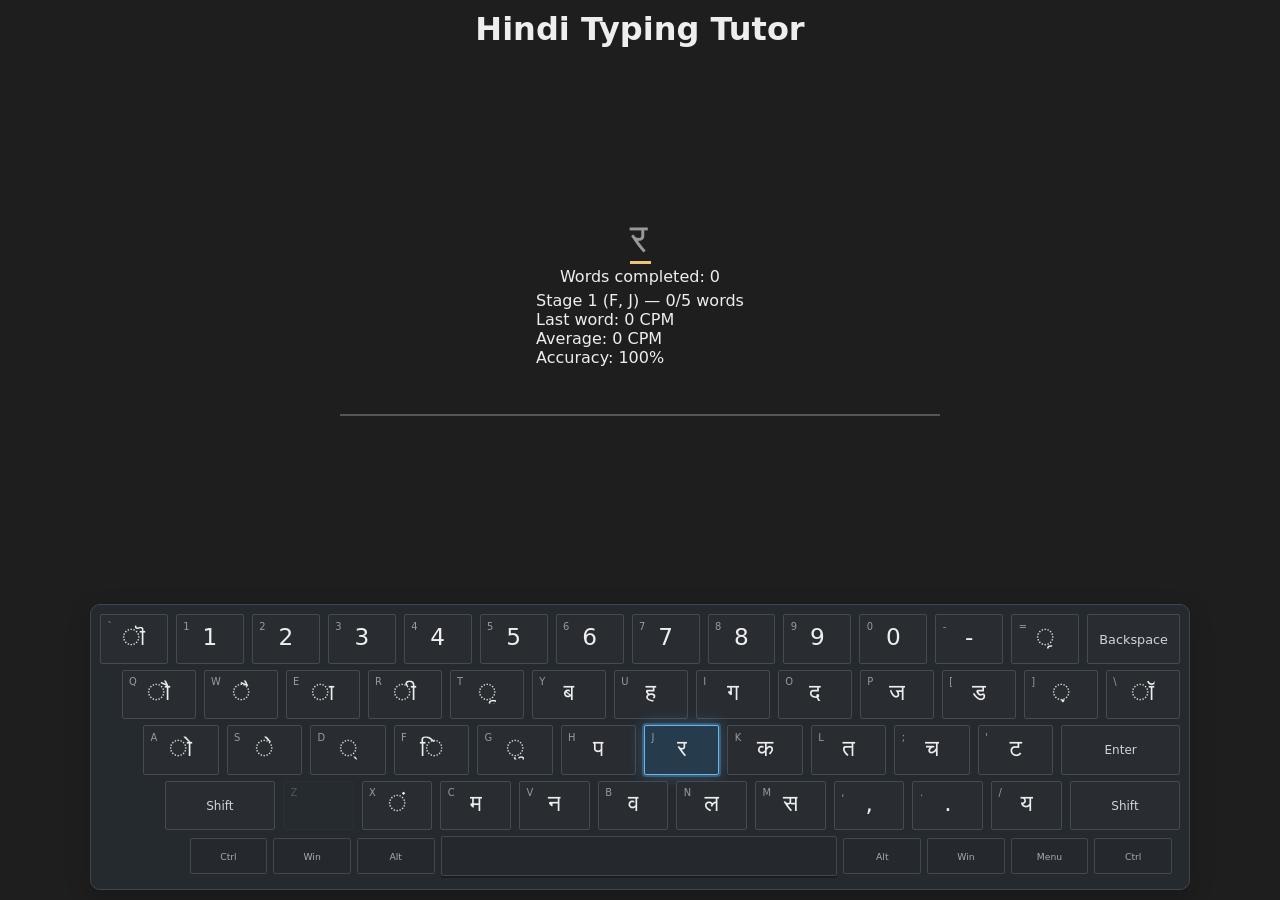
==== lessons.html @ 957c9921 "Moving Forward" ====
<!DOCTYPE html>
<html lang="en">
<head>
  <meta charset="UTF-8" />
  <meta name="viewport" content="width=device-width, initial-scale=1.0" />
  <title>Hindi Typing Tutor</title>
  <link rel="stylesheet" href="style.css" />
</head>
<body>

  <header class="app-header">
    <h1>Hindi Typing Tutor</h1>
  </header>

  <main class="typing-area">
    <!-- The prompt text the user needs to type -->
    <div class="prompt-display" id="promptDisplay">
      नमस्ते
    </div>

    <div id="wordsCompletedDisplay">Words completed: 0</div>

    <!-- Where the user's typed input will show -->
    <div class="user-input-display" id="userInputDisplay">
      &nbsp;
    </div>
  </main>

  <div class="keyboard-frame">
    <section class="keyboard" id="keyboard">

    <!-- Vowels (स्वर) -->
    <div class="key-row">
      <div class="key">अ</div><div class="key">आ</div><div class="key">इ</div><div class="key">ई</div>
      <div class="key">उ</div><div class="key">ऊ</div><div class="key">ऋ</div><div class="key">ए</div>
      <div class="key">ऐ</div><div class="key">ओ</div><div class="key">औ</div><div class="key">अं</div><div class="key">अः</div>
    </div>

    <!-- Consonants (व्यंजन), grouped in their traditional rows -->
    <div class="key-row">
      <div class="key">क</div><div class="key">ख</div><div class="key">ग</div><div class="key">घ</div><div class="key">ङ</div>
    </div>
    <div class="key-row">
      <div class="key">च</div><div class="key">छ</div><div class="key">ज</div><div class="key">झ</div><div class="key">ञ</div>
    </div>
    <div class="key-row">
      <div class="key">ट</div><div class="key">ठ</div><div class="key">ड</div><div class="key">ढ</div><div class="key">ण</div>
    </div>
    <div class="key-row">
      <div class="key">त</div><div class="key">थ</div><div class="key">द</div><div class="key">ध</div><div class="key">न</div>
    </div>
    <div class="key-row">
      <div class="key">प</div><div class="key">फ</div><div class="key">ब</div><div class="key">भ</div><div class="key">म</div>
    </div>
    <div class="key-row">
      <div class="key">य</div><div class="key">र</div><div class="key">ल</div><div class="key">व</div>
      <div class="key">श</div><div class="key">ष</div><div class="key">स</div><div class="key">ह</div>
    </div>
    <div class="key-row">
      <div class="key">क्ष</div><div class="key">त्र</div><div class="key">ज्ञ</div>
    </div>

    </section>
  </div>

  <script src="script.js"></script>
</body>
</html>
---- style.css ----
/* ---- Reset-ish basics ---- */
* {
  box-sizing: border-box;
  margin: 0;
  padding: 0;
}

body {
  font-family: system-ui, sans-serif;
  background: #1e1e1e;
  color: #eee;
  min-height: 100vh;
  display: flex;
  flex-direction: column;
  align-items: center;
  padding: 2rem 1rem;
}

.app-header {
  margin-bottom: 2rem;
}

/* ---- Typing area: this is a flex COLUMN, prompt on top, input below ---- */
.typing-area {
  display: flex;
  flex-direction: column;
  align-items: center;
  gap: 1rem;
  margin-bottom: 3rem;
  width: 100%;
  max-width: 600px;
}

.prompt-display {
  font-size: 3rem;
  letter-spacing: 0.1em;
}

.prompt-display span {
  color: #999;
}

.prompt-display span.correct {
  color: #79c98a;
}

.prompt-display span.incorrect {
  color: #ed7777;
}

.prompt-display span.pending {
  color: #999;
}

.prompt-display span.current-character {
  border-bottom: 3px solid #f0c674;
}

.prompt-display span.prompt-entering {
  animation: prompt-arrival 420ms ease-out both;
}

@keyframes prompt-arrival {
  0%,
  48% {
    opacity: 0.45;
  }

  100% {
    opacity: 1;
  }
}

.user-input-display {
  font-size: 3rem;
  min-height: 4rem;
  border-bottom: 2px solid #555;
  width: 100%;
  text-align: center;
}

#completionMessage {
  min-height: 1.5rem;
  color: #79c98a;
  font-weight: bold;
}

/* ---- Keyboard: a COLUMN of rows, each row a flex ROW of keys ---- */
.keyboard {
  display: flex;
  flex-direction: column;
  align-items: flex-start;
  gap: 12px;
  width: 100%;
  max-width: 1100px;
  box-sizing: border-box;
  padding: 6px 8px 12px;
}

.key-row {
  display: flex;
  flex-wrap: nowrap;
  justify-content: flex-start;
  gap: clamp(2px, 0.75vw, 8px);
  width: 100%;
  min-width: 0;
  box-sizing: border-box;
}

.key-row:nth-child(2) {
  width: 98%;
  margin-left: 2%;
}

.key-row:nth-child(3) {
  width: 96%;
  margin-left: 4%;
}

.key-row:nth-child(4) {
  width: 94%;
  margin-left: 6%;
}

.key {
  position: relative;
  flex: 1 1 0;
  width: auto;
  min-width: 0;
  height: clamp(44px, 6vw, 70px);
  padding: clamp(3px, 1vw, 8px);
  box-sizing: border-box;
  background: #292d32;
  border: 1px solid #444b53;
  border-radius: 7px;
  display: flex;
  align-items: center;
  justify-content: center;
  overflow: hidden;
  cursor: pointer;
  user-select: none;
  transition: background 0.14s ease, border-color 0.14s ease, transform 0.14s ease;
}

.key-qwerty-label,
.key-phonetic {
  position: absolute;
  line-height: 1;
  white-space: nowrap;
}

.key-qwerty-label {
  top: clamp(3px, 0.5vw, 7px);
  left: clamp(3px, 0.5vw, 7px);
  color: #939ba4;
  font-size: clamp(0.45rem, 1.1vw, 0.62rem);
  font-weight: 500;
}

.key-character {
  position: absolute;
  left: 50%;
  top: 45%;
  transform: translate(-50%, -50%);
  max-width: calc(100% - 8px);
  overflow: hidden;
  white-space: nowrap;
  line-height: 1;
  font-size: clamp(0.6rem, 2.5vw, 1.45rem);
}

.key-phonetic {
  bottom: clamp(4px, 0.65vw, 9px);
  left: 50%;
  transform: translateX(-50%);
  max-width: calc(100% - 8px);
  overflow: hidden;
  color: #9da5ae;
  font-size: clamp(0.45rem, 1.2vw, 0.62rem);
  text-overflow: ellipsis;
}

.key[hidden],
.key-character[hidden],
.key-phonetic[hidden] {
  display: none;
}

.key-unmapped {
  opacity: 0.38;
  border-color: #343a40;
  cursor: not-allowed;
}

.key:hover:not(.key-unmapped) {
  background: #363c43;
  border-color: #69737e;
}

.key-unmapped:hover,
.key-unmapped:active {
  background: #292d32;
  border-color: #343a40;
  transform: none;
}

.key:active:not(.key-unmapped) {
  transform: translateY(1px);
}

.backspace-key {
  flex: 1.5 1 0;
  font-size: clamp(0.5rem, 1.2vw, 0.8rem);
  color: #d0d5db;
}

.key-enter,
.key-shift {
  flex: 1.75 1 0;
  min-width: 0;
  color: #d0d5db;
  font-size: clamp(0.5rem, 1.2vw, 0.75rem);
  cursor: default;
  pointer-events: none;
}

@media (max-width: 480px) {
  .backspace-key {
    color: transparent;
  }

  .backspace-key::after {
    content: "⌫";
    position: absolute;
    color: #d0d5db;
    font-size: clamp(0.6rem, 4vw, 0.9rem);
  }
}

@media (prefers-reduced-motion: reduce) {
  .prompt-display span.prompt-entering {
    animation: none;
  }
}

.home-page {
  --home-bg: #1e1e1e;
  --home-surface: #292d32;
  --home-border: #444b53;
  --home-text: #eee;
  --home-muted: #9da5ae;
  --home-green: #79c98a;
  --home-amber: #f0c674;
  align-items: stretch;
  padding: 0;
  background: radial-gradient(ellipse at 18% 0%, rgba(121, 201, 138, 0.09), transparent 38%), var(--home-bg);
  color: var(--home-text);
}

.home-shell {
  display: flex;
  flex-direction: column;
  width: min(1120px, 100%);
  min-height: 100vh;
  margin: 0 auto;
  padding: 28px 40px 20px;
}

.home-header,
.home-brand,
.home-footer {
  display: flex;
  align-items: center;
}

.home-header {
  justify-content: space-between;
  min-height: 44px;
  border-bottom: 1px solid rgba(157, 165, 174, 0.2);
  padding-bottom: 18px;
}

.home-brand {
  gap: 11px;
  color: var(--home-text);
  font-size: 0.95rem;
  font-weight: 650;
  text-decoration: none;
}

.home-brand__mark {
  display: grid;
  width: 34px;
  aspect-ratio: 1;
  place-items: center;
  border: 1px solid rgba(121, 201, 138, 0.48);
  border-radius: 7px;
  color: var(--home-green);
  font-size: 1.1rem;
}

.home-header__track,
.home-eyebrow,
.home-roadmap-count {
  color: var(--home-muted);
  font-size: 0.7rem;
  font-weight: 650;
}

.home-header__track,
.home-eyebrow {
  letter-spacing: 0.12em;
}

.home-main {
  display: grid;
  grid-template-columns: minmax(0, 1fr) minmax(380px, 0.92fr);
  align-items: center;
  gap: 76px;
  flex: 1;
  padding: 62px 0 72px;
}

.home-intro {
  animation: home-arrive 520ms ease-out both;
}

.home-title {
  margin-top: 20px;
  color: var(--home-text);
  font-family: Georgia, "Noto Serif Devanagari", serif;
  font-size: 3.15rem;
  font-weight: 500;
  line-height: 1.12;
}

.home-title span {
  color: var(--home-green);
}

.home-description {
  max-width: 390px;
  margin-top: 20px;
  color: #c2c8ce;
  font-size: 1rem;
  line-height: 1.7;
}

.home-cta {
  display: inline-flex;
  min-height: 54px;
  align-items: center;
  justify-content: space-between;
  gap: 28px;
  margin-top: 32px;
  border: 1px solid var(--home-green);
  border-radius: 6px;
  padding: 0 18px 0 20px;
  background: var(--home-green);
  color: #17211a;
  font-size: 0.95rem;
  font-weight: 700;
  text-decoration: none;
  transition: background 150ms ease, transform 150ms ease;
}

.home-cta:hover {
  transform: translateY(-2px);
  background: #91d69f;
}

.home-cta:focus-visible,
.home-track__link:focus-visible,
.home-brand:focus-visible {
  outline: 2px solid var(--home-amber);
  outline-offset: 4px;
}

.home-cta__arrow {
  font-size: 1.2rem;
  font-weight: 400;
}

.home-roadmap-section {
  animation: home-arrive 620ms 90ms ease-out both;
}

.home-roadmap-heading {
  display: flex;
  align-items: end;
  justify-content: space-between;
  margin-bottom: 20px;
}

.home-roadmap-heading h2 {
  margin-top: 8px;
  color: var(--home-text);
  font-size: 1.35rem;
  font-weight: 600;
}

.home-roadmap-count {
  padding-bottom: 3px;
  color: var(--home-amber);
  font-variant-numeric: tabular-nums;
}

.home-roadmap {
  display: flex;
  flex-direction: column;
  gap: 8px;
  list-style: none;
}

.home-track {
  min-height: 74px;
  border: 1px solid transparent;
  border-radius: 6px;
  color: var(--home-text);
}

.home-track__link {
  display: flex;
  min-height: 72px;
  align-items: center;
  gap: 15px;
  border: 1px solid var(--home-border);
  border-radius: 6px;
  padding: 12px 14px;
  background: rgba(41, 45, 50, 0.82);
  color: inherit;
  text-decoration: none;
  transition: border-color 150ms ease, background 150ms ease;
}

.home-track--active .home-track__link:hover {
  border-color: var(--home-green);
  background: #30363b;
}

.home-track__number {
  color: var(--home-muted);
  font-size: 0.74rem;
  font-variant-numeric: tabular-nums;
}

.home-track--active .home-track__number {
  color: var(--home-green);
}

.home-track__copy {
  display: flex;
  min-width: 0;
  flex: 1;
  flex-direction: column;
  gap: 5px;
}

.home-track__title {
  overflow-wrap: anywhere;
  font-size: 0.98rem;
  font-weight: 650;
}

.home-track__detail {
  color: var(--home-muted);
  font-size: 0.78rem;
}

.home-track__badge {
  flex-shrink: 0;
  border: 1px solid #50565e;
  border-radius: 4px;
  padding: 5px 7px;
  color: #c1c7cd;
  font-size: 0.68rem;
}

.home-track__badge--complete {
  border-color: rgba(121, 201, 138, 0.45);
  color: var(--home-green);
}

.home-track--disabled {
  display: flex;
  align-items: center;
  gap: 15px;
  border-color: rgba(68, 75, 83, 0.72);
  padding: 12px 14px;
  opacity: 0.48;
}

.home-footer {
  justify-content: space-between;
  border-top: 1px solid rgba(157, 165, 174, 0.2);
  padding-top: 16px;
  color: var(--home-muted);
  font-size: 0.72rem;
}

@keyframes home-arrive {
  from {
    opacity: 0;
    transform: translateY(9px);
  }

  to {
    opacity: 1;
    transform: translateY(0);
  }
}

@media (max-width: 780px) {
  .home-shell {
    padding: 22px 24px 18px;
  }

  .home-main {
    grid-template-columns: minmax(0, 1fr);
    gap: 52px;
    padding: 55px 0;
  }

  .home-title {
    font-size: 2.65rem;
  }
}

@media (max-width: 440px) {
  .home-shell {
    padding-right: 16px;
    padding-left: 16px;
  }

  .home-header__track {
    font-size: 0.6rem;
  }

  .home-title {
    font-size: 2.25rem;
  }

  .home-track__link,
  .home-track--disabled {
    gap: 10px;
    padding-right: 9px;
    padding-left: 9px;
  }

  .home-track__badge {
    max-width: 96px;
    overflow-wrap: anywhere;
    text-align: center;
  }

  .home-footer {
    gap: 12px;
  }
}

@media (prefers-reduced-motion: reduce) {
  .home-intro,
  .home-roadmap-section {
    animation: none;
  }

  .home-cta,
  .home-track__link {
    transition: none;
  }
}

.key.next-key-hint {
  border-color: #62b8f5;
  background: #263b4b;
  box-shadow: 0 0 0 2px rgba(98, 184, 245, 0.28), 0 0 16px rgba(98, 184, 245, 0.32);
}

.key-spacebar-row {
  display: flex;
  width: 100%;
  min-width: 0;
  align-items: center;
  justify-content: center;
  gap: clamp(2px, 0.5vw, 6px);
  padding: 0 8px 4px;
}

.key-spacebar-row::before {
  content: "";
  flex: 0.9 1 0;
  min-width: 0;
}

.key-spacebar {
  flex: 4.7 1 0;
  min-width: 0;
  height: clamp(32px, 4.4vh, 42px);
  border: 1px solid #424850;
  border-radius: 4px;
  background: #25292e;
  box-shadow: 0 2px 0 #191c20;
}

.key-modifier {
  display: grid;
  flex: 0.9 1 0;
  min-width: 0;
  height: clamp(30px, 4vh, 38px);
  place-items: center;
  border: 1px solid #424850;
  border-radius: 4px;
  background: #25292e;
  color: #a3abb3;
  font-size: 0.58rem;
  user-select: none;
}

body:not(.home-page) {
  height: 100vh;
  min-height: 0;
  justify-content: flex-start;
  overflow-x: hidden;
  padding: 10px 12px;
}

body:not(.home-page) .app-header {
  margin-bottom: 0;
}

body:not(.home-page) .typing-area {
  flex: 1 1 auto;
  justify-content: center;
  gap: 5px;
  margin-bottom: 0;
}

body:not(.home-page) .prompt-display {
  font-size: 2.5rem;
}

body:not(.home-page) .user-input-display {
  min-height: 2.75rem;
  font-size: 2rem;
}

body:not(.home-page) #completionMessage {
  min-height: 1rem;
}

body:not(.home-page) .keyboard {
  flex: 0 0 auto;
  gap: 6px;
  width: 100%;
  max-width: none;
  padding: 0;
}

body:not(.home-page) .key {
  height: clamp(40px, 5.5vh, 54px);
  border-radius: 2px;
}

.keyboard-frame {
  display: flex;
  width: min(1100px, 100%);
  flex: 0 0 auto;
  flex-direction: column;
  align-items: stretch;
  border: 1px solid #3f464e;
  border-radius: 10px;
  padding: 9px;
  background: #252a2f;
  box-shadow: 0 8px 24px rgba(0, 0, 0, 0.2);
}

.keyboard-frame .key-spacebar,
.keyboard-frame .key-modifier {
  border-radius: 2px;
}

@media (max-width: 600px) {
  body:not(.home-page) {
    height: auto;
    min-height: 100vh;
    justify-content: flex-start;
    padding: 8px 8px 12px;
  }

  body:not(.home-page) .typing-area {
    flex: 0 0 auto;
    padding: 8px 0;
  }

  body:not(.home-page) .key {
    height: clamp(38px, 8vw, 46px);
  }

  .key-modifier {
    height: clamp(28px, 7vw, 34px);
    font-size: 0.54rem;
  }

  .key-spacebar {
    height: clamp(30px, 8vw, 36px);
  }
}
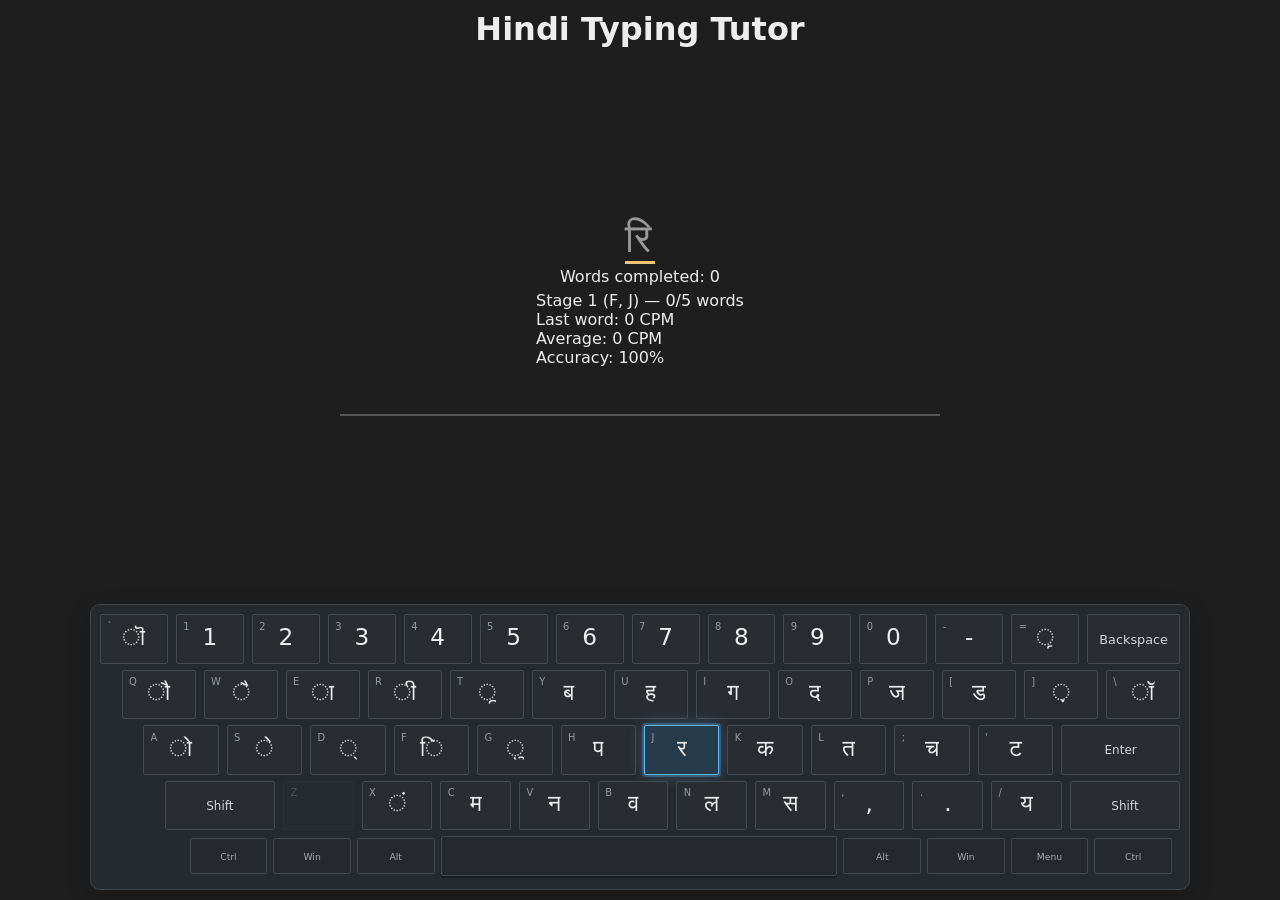
==== commit 9e6079af: "Add favicon; update repo description" ====
--- a/lessons.html
+++ b/lessons.html
@@ -4,6 +4,7 @@
   <meta charset="UTF-8" />
   <meta name="viewport" content="width=device-width, initial-scale=1.0" />
   <title>Hindi Typing Tutor</title>
+  <link rel="icon" href="data:image/svg+xml,<svg xmlns='http://www.w3.org/2000/svg' viewBox='0 0 100 100'><text y='.9em' font-size='90'>⌨️</text></svg>">
   <link rel="stylesheet" href="style.css" />
 </head>
 <body>
--- a/style.css
+++ b/style.css
@@ -83,6 +83,14 @@
   min-height: 1.5rem;
   color: #79c98a;
   font-weight: bold;
+}
+.top-row-mastery-badge {
+  border: 1px solid rgba(121, 201, 138, 0.45);
+  border-radius: 4px;
+  padding: 5px 9px;
+  color: #79c98a;
+  font-size: 0.85rem;
+  font-weight: 600;
 }
 
 /* ---- Keyboard: a COLUMN of rows, each row a flex ROW of keys ---- */
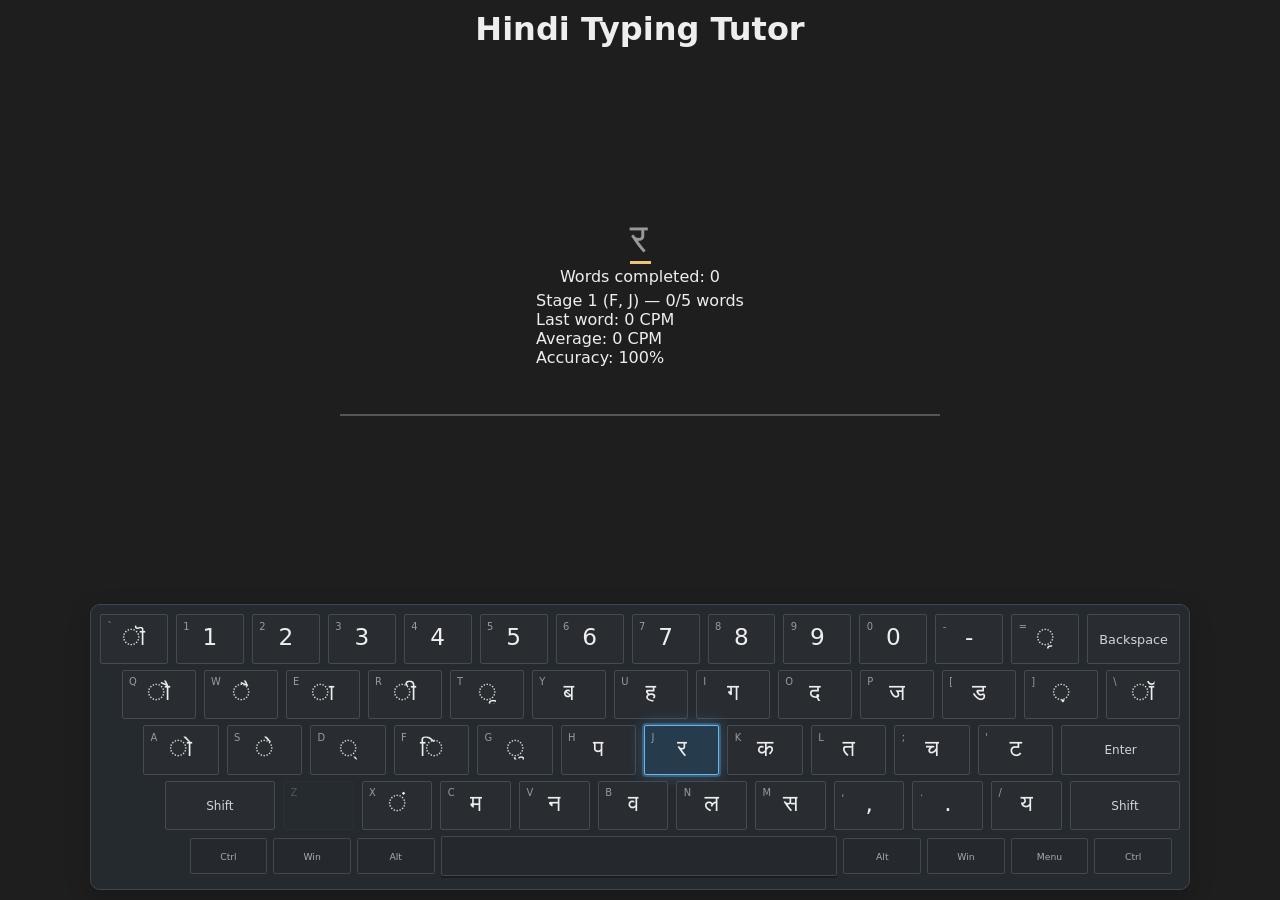
==== commit 3b5586b4: "late night" ====
--- a/lessons.html
+++ b/lessons.html
@@ -65,5 +65,259 @@
   </div>
 
   <script src="script.js"></script>
+  <script>
+    (() => {
+      const progressStorageKey = "hindiTutorProgress";
+      let savedProgress = {};
+      let sentenceExercises = [];
+      let sentencePracticeIndex = 0;
+      let sentencePracticeMastered = false;
+      let sentenceTypedText = "";
+      let sentencePromptStartTime = null;
+      let sentenceIsTransitioning = false;
+      let sentenceCorrectChars = 0;
+      let sentenceTotalMistakes = 0;
+      let sentenceTotalCpm = 0;
+      let sentenceCompletedWords = 0;
+
+      try {
+        const serializedProgress = localStorage.getItem(progressStorageKey);
+        if (serializedProgress) {
+          const parsedProgress = JSON.parse(serializedProgress);
+          if (parsedProgress && typeof parsedProgress === "object" && !Array.isArray(parsedProgress)) {
+            savedProgress = parsedProgress;
+          }
+        }
+      } catch {
+        savedProgress = {};
+      }
+
+      if (savedProgress.activePracticeMode !== "sentences") {
+        return;
+      }
+
+      const promptDisplay = document.getElementById("promptDisplay");
+      const userInputDisplay = document.getElementById("userInputDisplay");
+      const wordsCompletedDisplay = document.getElementById("wordsCompletedDisplay");
+      const statsDisplay = document.getElementById("statsDisplay");
+      const stageDisplay = statsDisplay?.firstElementChild;
+      const completionMessage = document.getElementById("completionMessage");
+      const lastCpmDisplay = statsDisplay?.children[4];
+      const averageCpmDisplay = statsDisplay?.children[5];
+      const accuracyDisplay = statsDisplay?.children[6];
+
+      function showSentenceError(message) {
+        if (completionMessage) {
+          completionMessage.textContent = message;
+        }
+      }
+
+      function saveSentenceProgress() {
+        const progressToSave = {
+          ...savedProgress,
+          activePracticeMode: "sentences",
+          sentencePracticeIndex,
+          isSentencePracticeMastered: sentencePracticeMastered,
+          wordsCompleted: sentenceCompletedWords
+        };
+        localStorage.setItem(progressStorageKey, JSON.stringify(progressToSave));
+        savedProgress = progressToSave;
+      }
+
+      function updateSentenceStats() {
+        const exercise = sentenceExercises[sentencePracticeIndex];
+        if (!exercise) {
+          return;
+        }
+
+        stageDisplay.textContent = `Lesson: ${exercise.lessonTitle} — Exercise ${sentencePracticeIndex + 1} of ${sentenceExercises.length}`;
+        wordsCompletedDisplay.textContent = `Words completed: ${sentenceCompletedWords}`;
+        lastCpmDisplay.textContent = `Last word: ${lastCpmDisplay.dataset.value || 0} CPM`;
+        averageCpmDisplay.textContent = `Average: ${sentenceCompletedWords
+          ? Math.round(sentenceTotalCpm / sentenceCompletedWords)
+          : 0} CPM`;
+        const totalAttempts = sentenceCorrectChars + sentenceTotalMistakes;
+        const accuracy = totalAttempts === 0
+          ? 100
+          : Math.round((sentenceCorrectChars / totalAttempts) * 100);
+        accuracyDisplay.textContent = `Accuracy: ${accuracy}%`;
+      }
+
+      function renderSentenceState() {
+        currentPrompt = sentenceExercises[sentencePracticeIndex].text;
+        typedText = sentenceTypedText;
+        renderPrompt();
+        renderTypingState();
+        updateSentenceStats();
+      }
+
+      function completeSentenceExercise() {
+        if (sentenceIsTransitioning) {
+          return;
+        }
+
+        sentenceIsTransitioning = true;
+        const elapsedSeconds = Math.max((Date.now() - sentencePromptStartTime) / 1000, 0.001);
+        const currentCpm = Math.round((currentPrompt.length / elapsedSeconds) * 60);
+        sentenceCompletedWords += 1;
+        sentenceTotalCpm += currentCpm;
+        lastCpmDisplay.dataset.value = currentCpm;
+
+        const isLastExercise = sentencePracticeIndex === sentenceExercises.length - 1;
+        if (isLastExercise) {
+          sentencePracticeMastered = true;
+          sentencePracticeIndex = 0;
+          completionMessage.textContent = "All sentence exercises complete!";
+        } else {
+          sentencePracticeIndex += 1;
+          completionMessage.textContent = "Completed!";
+        }
+
+        saveSentenceProgress();
+        updateSentenceStats();
+
+        setTimeout(() => {
+          sentenceTypedText = "";
+          sentencePromptStartTime = null;
+          renderSentenceState();
+          sentenceIsTransitioning = false;
+        }, 800);
+      }
+
+      function addSentenceCharacter(character) {
+        if (sentenceIsTransitioning) {
+          return;
+        }
+
+        if (sentenceTypedText.length === 0 && sentencePromptStartTime === null) {
+          sentencePromptStartTime = Date.now();
+        }
+
+        const expectedCharacter = currentPrompt[sentenceTypedText.length];
+        if (character === expectedCharacter) {
+          sentenceCorrectChars += 1;
+        } else {
+          sentenceTotalMistakes += 1;
+        }
+
+        sentenceTypedText += character;
+        renderSentenceState();
+        if (sentenceTypedText === currentPrompt) {
+          completeSentenceExercise();
+        }
+      }
+
+      function removeSentenceCharacter() {
+        if (sentenceIsTransitioning) {
+          return;
+        }
+
+        sentenceTypedText = sentenceTypedText.slice(0, -1);
+        renderSentenceState();
+      }
+
+      function handleSentenceClick(event) {
+        if (event.target.closest(".key-spacebar")) {
+          event.stopImmediatePropagation();
+          addSentenceCharacter(" ");
+          return;
+        }
+
+        const keyElement = event.target.closest(".inscript-key");
+        if (!keyElement) {
+          return;
+        }
+
+        event.stopImmediatePropagation();
+        const keyMapping = INSCRIPT_LAYOUT[keyElement.dataset.code];
+        const character = event.shiftKey || keyElement.classList.contains("shift-active")
+          ? keyMapping.shifted
+          : keyMapping.unshifted;
+        if (character !== null) {
+          addSentenceCharacter(character);
+        }
+      }
+
+      function handleSentenceKeydown(event) {
+        if (event.ctrlKey || event.altKey || event.metaKey) {
+          return;
+        }
+
+        if (event.key === " ") {
+          event.preventDefault();
+          event.stopImmediatePropagation();
+          addSentenceCharacter(" ");
+          return;
+        }
+
+        if (event.key === "Backspace") {
+          event.preventDefault();
+          event.stopImmediatePropagation();
+          removeSentenceCharacter();
+          return;
+        }
+
+        const keyMapping = INSCRIPT_LAYOUT[event.code];
+        if (!keyMapping) {
+          return;
+        }
+
+        event.preventDefault();
+        event.stopImmediatePropagation();
+        const character = event.shiftKey ? keyMapping.shifted : keyMapping.unshifted;
+        if (character !== null) {
+          addSentenceCharacter(character);
+        }
+      }
+
+      document.addEventListener("click", handleSentenceClick, true);
+      document.addEventListener("keydown", handleSentenceKeydown, true);
+
+      fetch("/content/lessons.json")
+        .then((response) => {
+          if (!response.ok) {
+            throw new Error(`Lesson content request failed with status ${response.status}.`);
+          }
+          return response.json();
+        })
+        .then((content) => {
+          if (!content || !Array.isArray(content.lessons)) {
+            throw new Error("Lesson content has an invalid format.");
+          }
+
+          sentenceExercises = content.lessons.flatMap((lesson) => (
+            Array.isArray(lesson.levels)
+              ? lesson.levels.flatMap((level) => (
+                Array.isArray(level.exercises)
+                  ? level.exercises.map((exercise) => ({
+                    ...exercise,
+                    lessonTitle: lesson.title
+                  }))
+                  : []
+              ))
+              : []
+          ));
+
+          if (sentenceExercises.length === 0) {
+            throw new Error("No sentence exercises are available.");
+          }
+
+          sentencePracticeIndex = Number.isInteger(savedProgress.sentencePracticeIndex)
+            && savedProgress.sentencePracticeIndex >= 0
+            && savedProgress.sentencePracticeIndex < sentenceExercises.length
+            ? savedProgress.sentencePracticeIndex
+            : 0;
+          sentencePracticeMastered = savedProgress.isSentencePracticeMastered === true;
+          sentenceCompletedWords = Number.isInteger(savedProgress.wordsCompleted)
+            && savedProgress.wordsCompleted >= 0
+            ? savedProgress.wordsCompleted
+            : 0;
+          renderSentenceState();
+        })
+        .catch((error) => {
+          showSentenceError(`Unable to load sentence practice: ${error.message}`);
+        });
+    })();
+  </script>
 </body>
 </html>
--- a/style.css
+++ b/style.css
@@ -50,6 +50,23 @@
 
 .prompt-display span.pending {
   color: #999;
+}
+
+.prompt-display span.space-character {
+  display: inline;
+  white-space: pre;
+}
+
+.prompt-display span.space-character.pending {
+  background-color: rgba(153, 153, 153, 0.15);
+}
+
+.prompt-display span.space-character.correct {
+  background-color: rgba(121, 201, 138, 0.35);
+}
+
+.prompt-display span.space-character.incorrect {
+  background-color: rgba(237, 119, 119, 0.35);
 }
 
 .prompt-display span.current-character {
